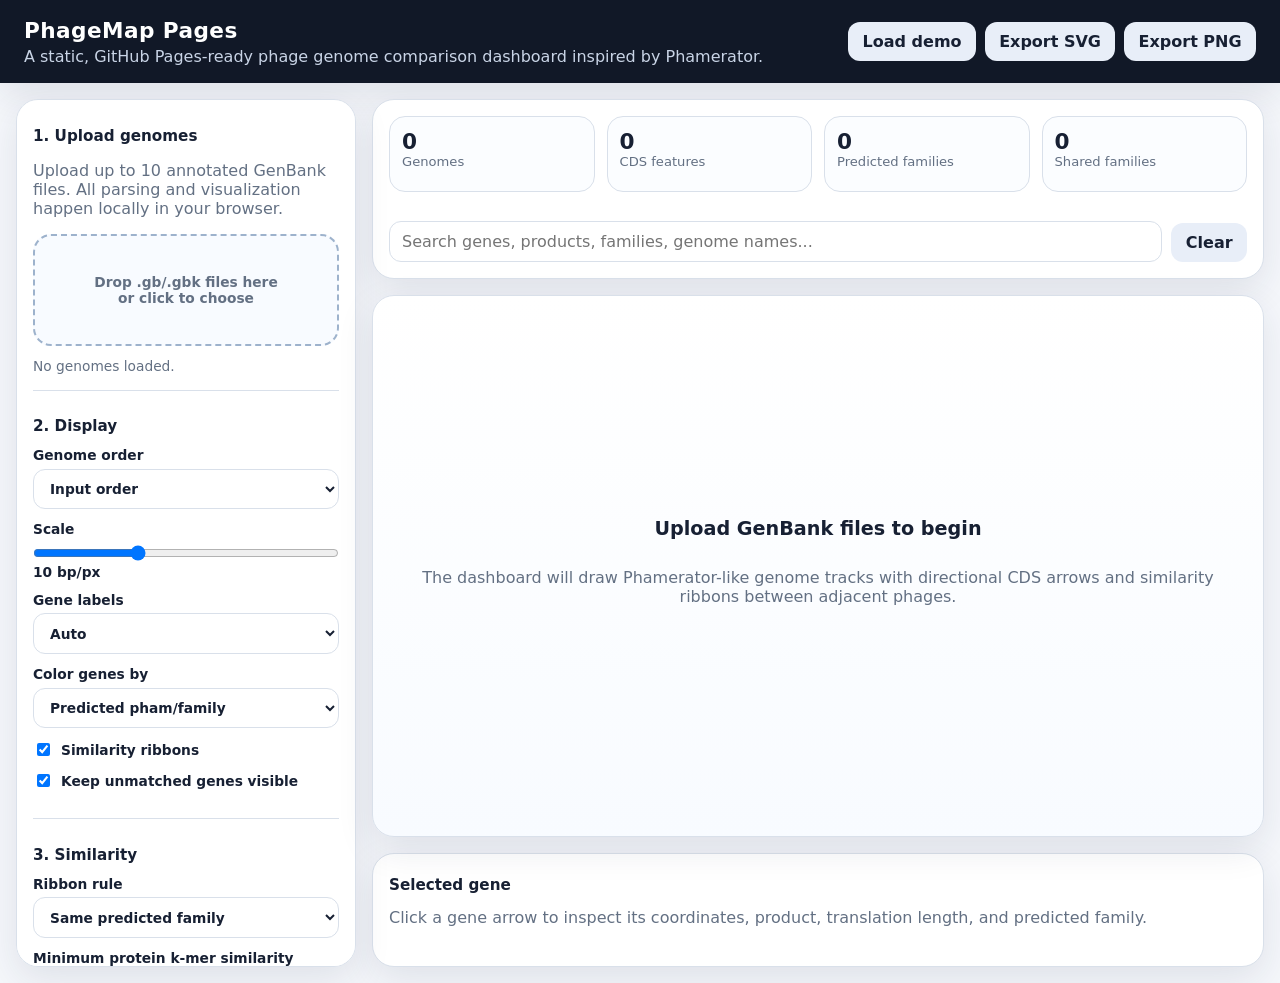
==== index.html @ a02450a9 "Add files via upload" ====
<!doctype html>
<html lang="en">
<head>
  <meta charset="utf-8" />
  <meta name="viewport" content="width=device-width, initial-scale=1" />
  <title>PhageMap Pages</title>
  <link rel="stylesheet" href="assets/css/styles.css" />
</head>
<body>
  <header class="topbar">
    <div>
      <h1>PhageMap Pages</h1>
      <p>A static, GitHub Pages-ready phage genome comparison dashboard inspired by Phamerator.</p>
    </div>
    <div class="top-actions">
      <button id="loadDemoBtn" class="secondary">Load demo</button>
      <button id="exportSvgBtn" class="secondary">Export SVG</button>
      <button id="exportPngBtn" class="secondary">Export PNG</button>
    </div>
  </header>

  <main class="layout">
    <aside class="panel sidebar">
      <section>
        <h2>1. Upload genomes</h2>
        <p class="muted">Upload up to 10 annotated GenBank files. All parsing and visualization happen locally in your browser.</p>
        <label class="dropzone" id="dropzone">
          <input id="fileInput" type="file" accept=".gb,.gbk,.genbank,.txt" multiple />
          <span>Drop .gb/.gbk files here<br><strong>or click to choose</strong></span>
        </label>
        <div id="fileStatus" class="status">No genomes loaded.</div>
      </section>

      <section>
        <h2>2. Display</h2>
        <label>Genome order
          <select id="sortSelect">
            <option value="input">Input order</option>
            <option value="name">Name</option>
            <option value="length">Genome length</option>
            <option value="cds">CDS count</option>
          </select>
        </label>
        <label>Scale
          <input id="scaleRange" type="range" min="3" max="24" value="10" />
          <span id="scaleValue">10 bp/px</span>
        </label>
        <label>Gene labels
          <select id="labelMode">
            <option value="auto">Auto</option>
            <option value="gene">Gene/locus tag</option>
            <option value="product">Product</option>
            <option value="none">None</option>
          </select>
        </label>
        <label>Color genes by
          <select id="colorMode">
            <option value="family">Predicted pham/family</option>
            <option value="product">Product keyword</option>
            <option value="strand">Direction</option>
            <option value="source">Genome</option>
          </select>
        </label>
        <label class="check"><input id="showRibbons" type="checkbox" checked /> Similarity ribbons</label>
        <label class="check"><input id="showUnmatched" type="checkbox" checked /> Keep unmatched genes visible</label>
      </section>

      <section>
        <h2>3. Similarity</h2>
        <label>Ribbon rule
          <select id="ribbonRule">
            <option value="family">Same predicted family</option>
            <option value="exactTranslation">Exact protein sequence</option>
            <option value="product">Similar product text</option>
          </select>
        </label>
        <label>Minimum protein k-mer similarity
          <input id="similarityRange" type="range" min="0" max="100" value="35" />
          <span id="similarityValue">35%</span>
        </label>
        <p class="muted small">This static version estimates phams from translated CDS sequences and product names. For publication-grade nucleotide alignments/HSPs, add a backend BLAST/MMseqs step later.</p>
      </section>

      <section>
        <h2>Loaded genomes</h2>
        <div id="genomeList" class="genome-list"></div>
      </section>
    </aside>

    <section class="workspace">
      <div class="panel toolbar">
        <div id="summaryCards" class="cards"></div>
        <div class="search-row">
          <input id="searchBox" type="search" placeholder="Search genes, products, families, genome names..." />
          <button id="clearSearchBtn" class="secondary">Clear</button>
        </div>
      </div>

      <div class="panel map-wrap" id="mapPanel">
        <svg id="genomeMap" role="img" aria-label="Genome comparison map"></svg>
        <div id="emptyState" class="empty-state">
          <h2>Upload GenBank files to begin</h2>
          <p>The dashboard will draw Phamerator-like genome tracks with directional CDS arrows and similarity ribbons between adjacent phages.</p>
        </div>
      </div>

      <div class="panel details">
        <h2>Selected gene</h2>
        <div id="geneDetails" class="gene-details muted">Click a gene arrow to inspect its coordinates, product, translation length, and predicted family.</div>
      </div>
    </section>
  </main>

  <div id="tooltip" class="tooltip" hidden></div>
  <script src="assets/js/app.js"></script>
</body>
</html>
---- assets/css/styles.css ----
:root {
  --bg: #f5f7fb;
  --panel: #ffffff;
  --ink: #172033;
  --muted: #637083;
  --line: #d9e0ea;
  --accent: #2563eb;
  --danger: #b42318;
  --shadow: 0 12px 36px rgba(26, 38, 66, 0.10);
}
* { box-sizing: border-box; }
html, body { margin: 0; min-height: 100%; font-family: Inter, ui-sans-serif, system-ui, -apple-system, BlinkMacSystemFont, "Segoe UI", sans-serif; color: var(--ink); background: var(--bg); }
button, input, select { font: inherit; }
.topbar { display: flex; justify-content: space-between; gap: 1rem; align-items: center; padding: 1.1rem 1.5rem; background: #111827; color: white; box-shadow: var(--shadow); }
.topbar h1 { margin: 0; font-size: 1.35rem; letter-spacing: .02em; }
.topbar p { margin: .25rem 0 0; color: #c9d4e6; }
.top-actions { display: flex; gap: .55rem; flex-wrap: wrap; justify-content: flex-end; }
button { border: none; border-radius: 12px; padding: .65rem .9rem; background: var(--accent); color: white; cursor: pointer; font-weight: 700; transition: transform .12s ease, opacity .12s ease; }
button:hover { transform: translateY(-1px); }
button.secondary { background: #e8eef8; color: #172033; }
.layout { display: grid; grid-template-columns: 340px 1fr; gap: 1rem; padding: 1rem; }
.panel { background: var(--panel); border: 1px solid var(--line); border-radius: 22px; box-shadow: var(--shadow); }
.sidebar { padding: 1rem; align-self: start; position: sticky; top: 1rem; max-height: calc(100vh - 2rem); overflow: auto; }
.sidebar section { padding: .25rem 0 1rem; border-bottom: 1px solid var(--line); margin-bottom: 1rem; }
.sidebar section:last-child { border-bottom: 0; margin-bottom: 0; }
h2 { font-size: .95rem; margin: .4rem 0 .75rem; }
.muted { color: var(--muted); }
.small { font-size: .82rem; line-height: 1.35; }
label { display: block; font-size: .86rem; font-weight: 700; margin: .75rem 0; }
select, input[type="search"] { width: 100%; border: 1px solid var(--line); border-radius: 12px; padding: .65rem .75rem; background: white; color: var(--ink); margin-top: .35rem; }
input[type="range"] { width: 100%; margin: .45rem 0 0; }
label.check { display: flex; align-items: center; gap: .5rem; font-weight: 600; }
label.check input { width: auto; }
.dropzone { display: flex; align-items: center; justify-content: center; min-height: 112px; border: 2px dashed #9db2cc; border-radius: 18px; text-align: center; color: var(--muted); cursor: pointer; background: #f8fbff; }
.dropzone.dragover { border-color: var(--accent); background: #edf5ff; }
.dropzone input { display: none; }
.status { margin-top: .65rem; font-size: .86rem; color: var(--muted); }
.genome-list { display: grid; gap: .55rem; }
.genome-item { border: 1px solid var(--line); border-radius: 14px; padding: .65rem; background: #fbfdff; }
.genome-item strong { display: block; overflow-wrap: anywhere; }
.genome-item button { margin-top: .5rem; padding: .4rem .55rem; font-size: .78rem; }
.workspace { display: grid; gap: 1rem; min-width: 0; }
.toolbar { padding: 1rem; display: grid; gap: .85rem; }
.cards { display: grid; grid-template-columns: repeat(4, minmax(120px, 1fr)); gap: .75rem; }
.card { border: 1px solid var(--line); border-radius: 16px; padding: .75rem; background: #fbfdff; }
.card .num { font-weight: 800; font-size: 1.35rem; }
.card .label { color: var(--muted); font-size: .82rem; }
.search-row { display: grid; grid-template-columns: 1fr auto; gap: .6rem; align-items: end; }
.map-wrap { position: relative; overflow: auto; min-height: 520px; max-height: 74vh; background: linear-gradient(180deg, #fff, #f8fbff); }
#genomeMap { display: block; min-width: 100%; }
.empty-state { position: absolute; inset: 0; display: grid; place-content: center; text-align: center; padding: 2rem; color: var(--muted); pointer-events: none; }
.empty-state h2 { color: var(--ink); font-size: 1.2rem; }
.details { padding: 1rem; }
.gene-details { line-height: 1.55; }
.gene-details code { background: #eef3fb; padding: .12rem .3rem; border-radius: 6px; }
.tooltip { position: fixed; z-index: 20; pointer-events: none; background: #111827; color: white; border-radius: 12px; padding: .55rem .7rem; max-width: 360px; box-shadow: var(--shadow); font-size: .82rem; }
.track-label { font-weight: 800; fill: #111827; }
.track-meta { fill: #64748b; font-size: 11px; }
.axis-line { stroke: #9aa8ba; stroke-width: 2; }
.tick { stroke: #c8d2df; stroke-width: 1; }
.tick-label { fill: #7b8798; font-size: 10px; }
.gene-arrow { stroke: #152033; stroke-width: 1; cursor: pointer; transition: opacity .1s ease; }
.gene-arrow:hover { stroke-width: 2; filter: drop-shadow(0 2px 3px rgba(0,0,0,.25)); }
.gene-label { fill: #111827; font-size: 10px; pointer-events: none; paint-order: stroke; stroke: rgba(255,255,255,.85); stroke-width: 3px; stroke-linecap: round; stroke-linejoin: round; }
.ribbon { stroke: none; opacity: .22; cursor: pointer; }
.ribbon:hover { opacity: .48; }
.search-dim { opacity: .12 !important; }
.search-hit { stroke: #f97316 !important; stroke-width: 2.5 !important; }
.legend-swatch { stroke: #111827; stroke-width: .5; }
.warning { color: var(--danger); }
@media (max-width: 980px) {
  .layout { grid-template-columns: 1fr; }
  .sidebar { position: static; max-height: none; }
  .cards { grid-template-columns: repeat(2, minmax(120px, 1fr)); }
  .topbar { align-items: flex-start; flex-direction: column; }
}
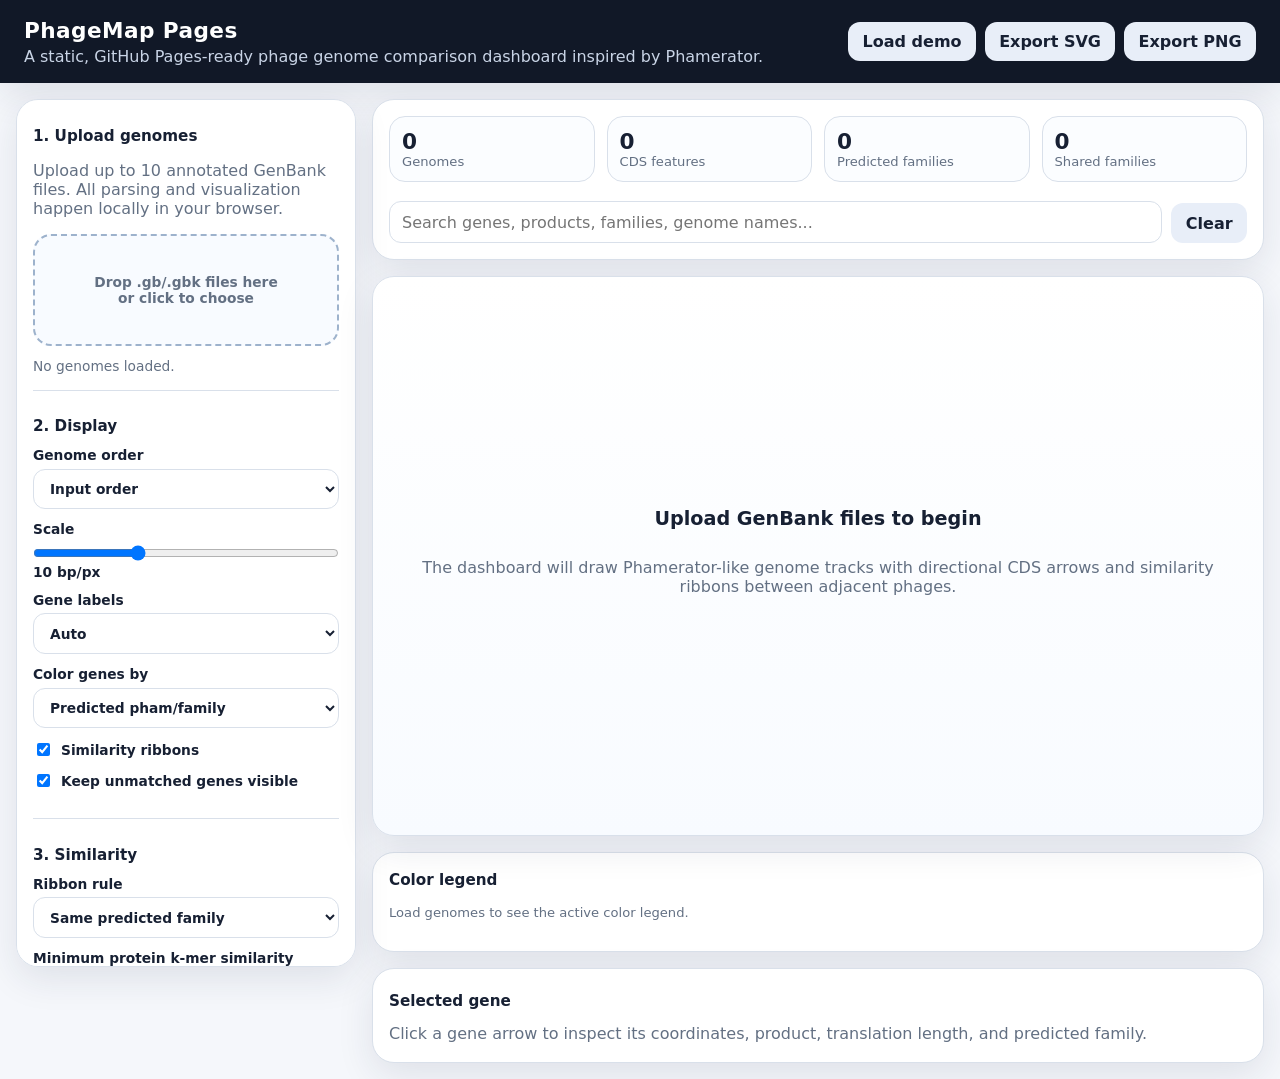
==== commit 97745ddb: "Add files via upload" ====
--- a/index.html
+++ b/index.html
@@ -83,6 +83,7 @@
 
       <section>
         <h2>Loaded genomes</h2>
+        <p class="muted small">For circular genomes, move the displayed origin with the slider or enter a start coordinate in bp. This only changes the map view; it does not edit your GenBank files.</p>
         <div id="genomeList" class="genome-list"></div>
       </section>
     </aside>
@@ -104,6 +105,8 @@
         </div>
       </div>
 
+      <div class="panel color-help" id="colorHelp"></div>
+
       <div class="panel details">
         <h2>Selected gene</h2>
         <div id="geneDetails" class="gene-details muted">Click a gene arrow to inspect its coordinates, product, translation length, and predicted family.</div>
--- a/assets/css/styles.css
+++ b/assets/css/styles.css
@@ -39,6 +39,11 @@
 .genome-item { border: 1px solid var(--line); border-radius: 14px; padding: .65rem; background: #fbfdff; }
 .genome-item strong { display: block; overflow-wrap: anywhere; }
 .genome-item button { margin-top: .5rem; padding: .4rem .55rem; font-size: .78rem; }
+.origin-controls { margin-top: .65rem; display: grid; gap: .45rem; }
+.origin-controls label { margin: 0; font-size: .78rem; }
+.origin-row { display: grid; grid-template-columns: 1fr 82px; gap: .45rem; align-items: center; }
+.origin-row input[type="number"] { width: 100%; border: 1px solid var(--line); border-radius: 10px; padding: .42rem .5rem; background: white; color: var(--ink); }
+.origin-note { font-size: .75rem; color: var(--muted); }
 .workspace { display: grid; gap: 1rem; min-width: 0; }
 .toolbar { padding: 1rem; display: grid; gap: .85rem; }
 .cards { display: grid; grid-template-columns: repeat(4, minmax(120px, 1fr)); gap: .75rem; }
@@ -46,10 +51,15 @@
 .card .num { font-weight: 800; font-size: 1.35rem; }
 .card .label { color: var(--muted); font-size: .82rem; }
 .search-row { display: grid; grid-template-columns: 1fr auto; gap: .6rem; align-items: end; }
-.map-wrap { position: relative; overflow: auto; min-height: 520px; max-height: 74vh; background: linear-gradient(180deg, #fff, #f8fbff); }
+.map-wrap { position: relative; overflow: auto; min-height: 560px; max-height: 74vh; background: linear-gradient(180deg, #fff, #f8fbff); padding-top: 8px; }
 #genomeMap { display: block; min-width: 100%; }
 .empty-state { position: absolute; inset: 0; display: grid; place-content: center; text-align: center; padding: 2rem; color: var(--muted); pointer-events: none; }
 .empty-state h2 { color: var(--ink); font-size: 1.2rem; }
+.color-help { padding: 1rem; line-height: 1.45; }
+.color-help h2 { margin-top: 0; }
+.legend-grid { display: grid; grid-template-columns: repeat(auto-fit, minmax(185px, 1fr)); gap: .5rem .85rem; }
+.legend-entry { display: flex; gap: .45rem; align-items: center; font-size: .83rem; color: var(--muted); }
+.legend-chip { width: 14px; height: 14px; border-radius: 4px; border: 1px solid #1f2937; flex: 0 0 14px; }
 .details { padding: 1rem; }
 .gene-details { line-height: 1.55; }
 .gene-details code { background: #eef3fb; padding: .12rem .3rem; border-radius: 6px; }
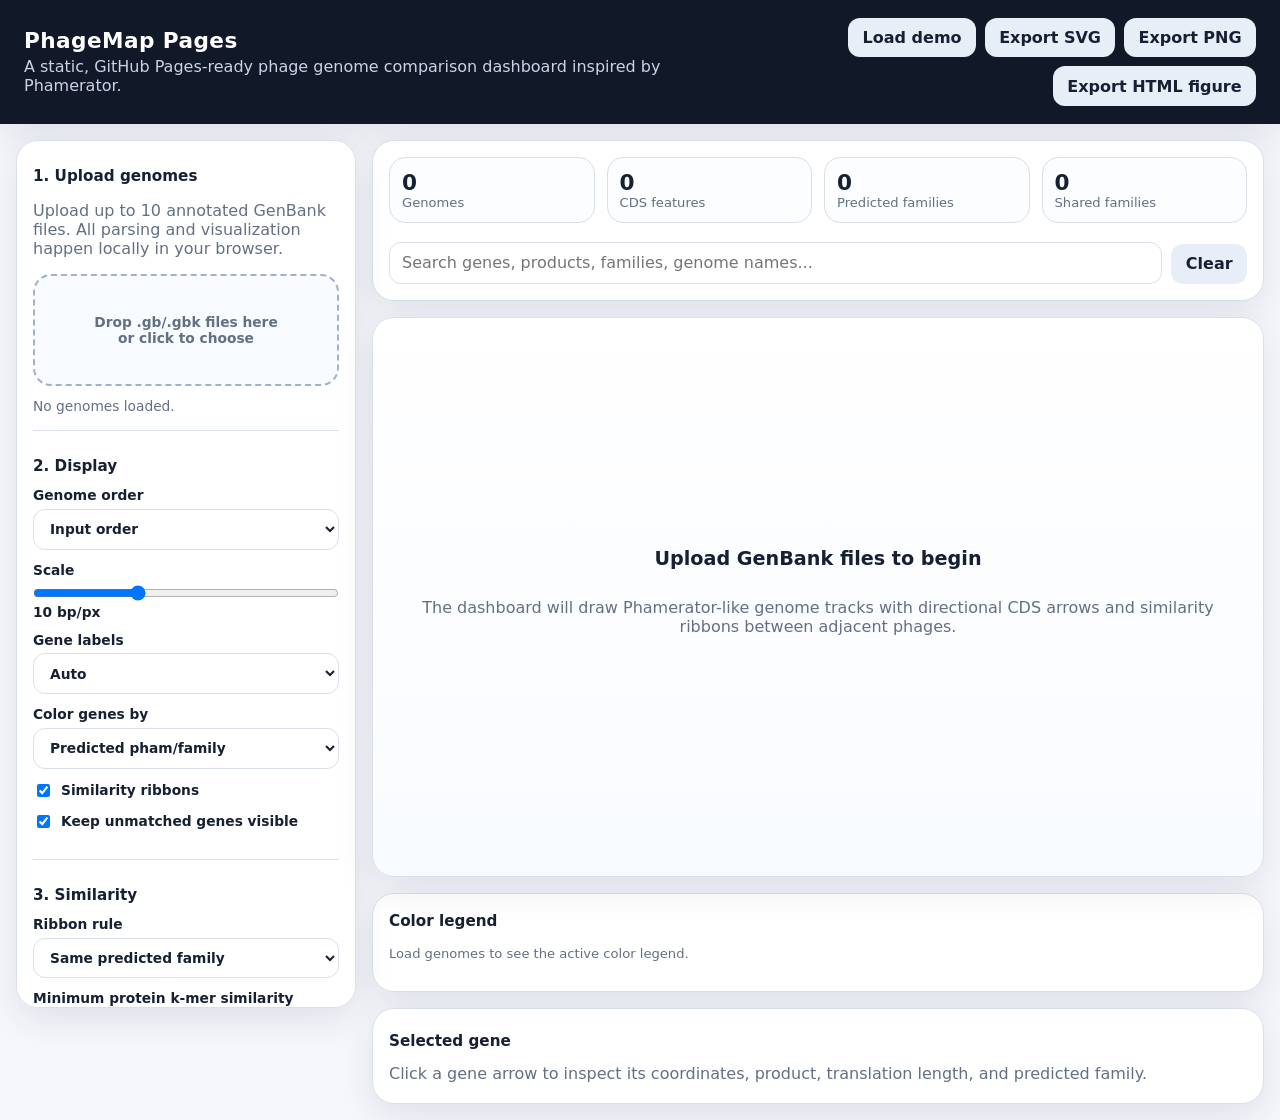
==== commit 4ab19a1a: "Add files via upload" ====
--- a/index.html
+++ b/index.html
@@ -16,6 +16,7 @@
       <button id="loadDemoBtn" class="secondary">Load demo</button>
       <button id="exportSvgBtn" class="secondary">Export SVG</button>
       <button id="exportPngBtn" class="secondary">Export PNG</button>
+      <button id="exportHtmlBtn" class="secondary">Export HTML figure</button>
     </div>
   </header>
 
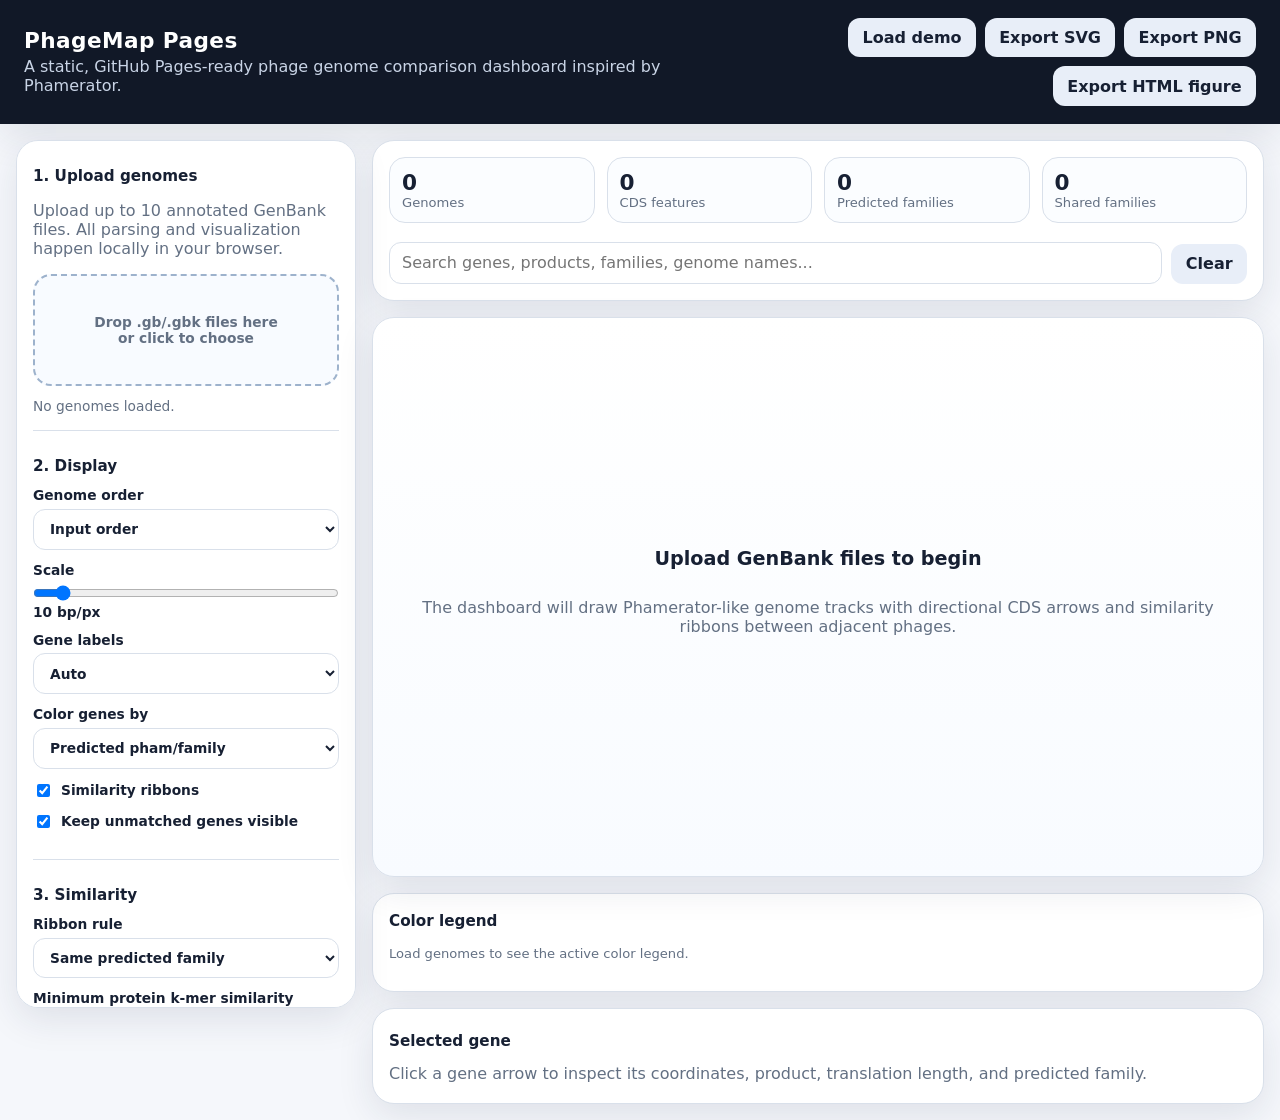
==== commit 14653d2d: "Update index.html" ====
--- a/index.html
+++ b/index.html
@@ -43,7 +43,7 @@
           </select>
         </label>
         <label>Scale
-          <input id="scaleRange" type="range" min="3" max="24" value="10" />
+          <input id="scaleRange" type="range" min="3" max="96" value="10" />
           <span id="scaleValue">10 bp/px</span>
         </label>
         <label>Gene labels
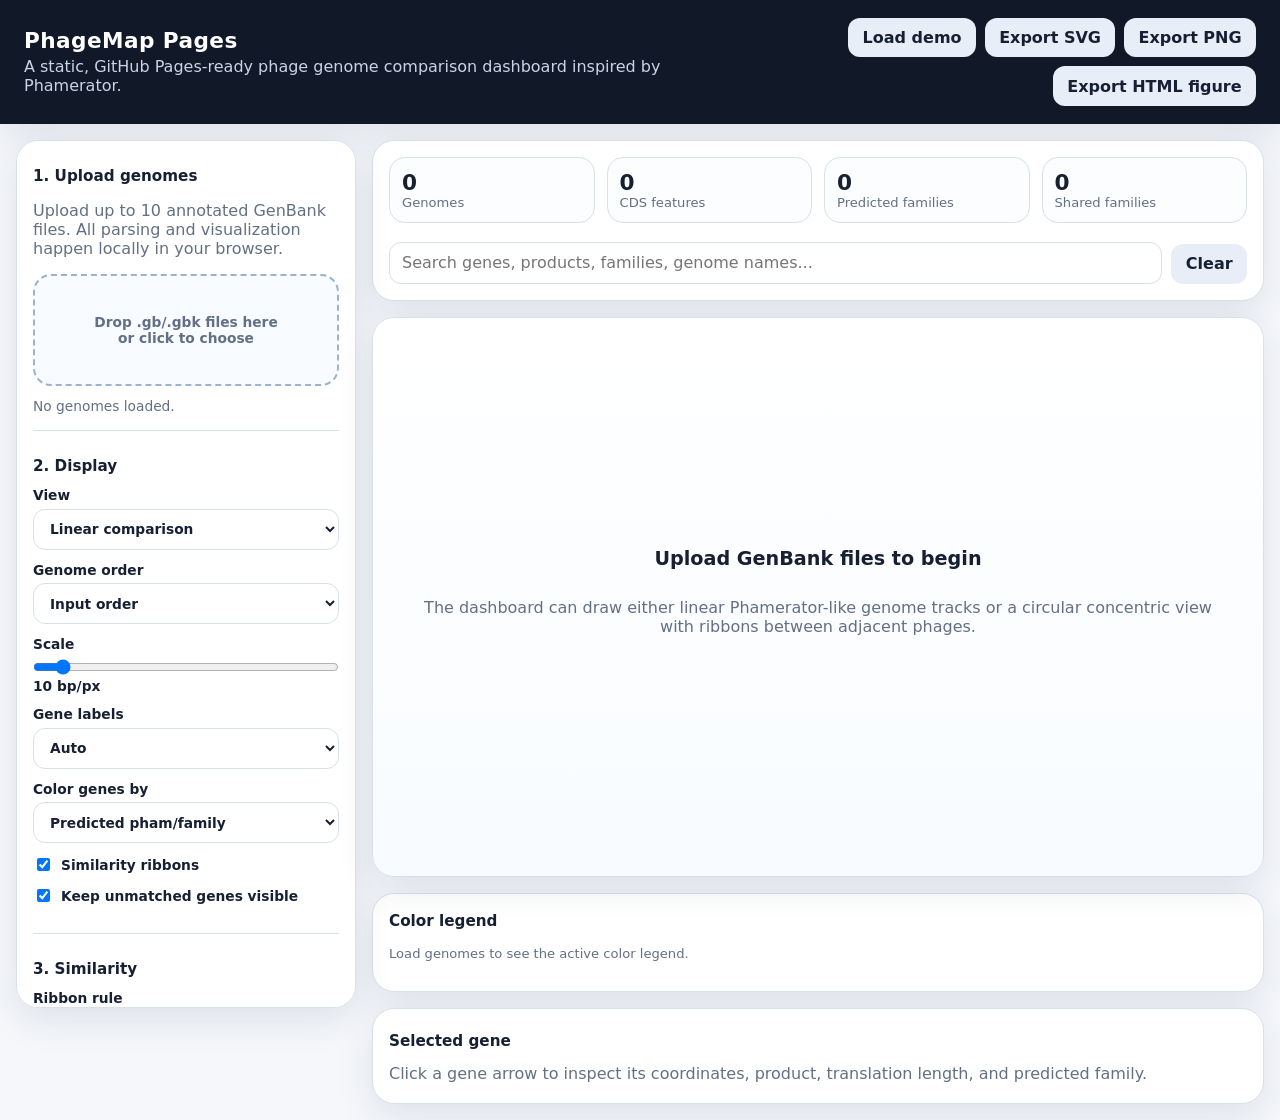
==== commit bd444268: "Add files via upload" ====
--- a/index.html
+++ b/index.html
@@ -34,6 +34,12 @@
 
       <section>
         <h2>2. Display</h2>
+        <label>View
+          <select id="viewMode">
+            <option value="linear">Linear comparison</option>
+            <option value="circular">Circular comparison</option>
+          </select>
+        </label>
         <label>Genome order
           <select id="sortSelect">
             <option value="input">Input order</option>
@@ -84,7 +90,7 @@
 
       <section>
         <h2>Loaded genomes</h2>
-        <p class="muted small">For circular genomes, move the displayed origin with the slider or enter a start coordinate in bp. This only changes the map view; it does not edit your GenBank files.</p>
+        <p class="muted small">Move the displayed origin with the slider or enter a start coordinate in bp. In linear view this changes the left edge of the map; in circular view it changes the 12 o'clock position. This only changes the map view; it does not edit your GenBank files.</p>
         <div id="genomeList" class="genome-list"></div>
       </section>
     </aside>
@@ -102,7 +108,7 @@
         <svg id="genomeMap" role="img" aria-label="Genome comparison map"></svg>
         <div id="emptyState" class="empty-state">
           <h2>Upload GenBank files to begin</h2>
-          <p>The dashboard will draw Phamerator-like genome tracks with directional CDS arrows and similarity ribbons between adjacent phages.</p>
+          <p>The dashboard can draw either linear Phamerator-like genome tracks or a circular concentric view with ribbons between adjacent phages.</p>
         </div>
       </div>
 
--- a/assets/css/styles.css
+++ b/assets/css/styles.css
@@ -71,12 +71,18 @@
 .tick-label { fill: #7b8798; font-size: 10px; }
 .gene-arrow { stroke: #152033; stroke-width: 1; cursor: pointer; transition: opacity .1s ease; }
 .gene-arrow:hover { stroke-width: 2; filter: drop-shadow(0 2px 3px rgba(0,0,0,.25)); }
-.gene-label { fill: #111827; font-size: 10px; pointer-events: none; paint-order: stroke; stroke: rgba(255,255,255,.85); stroke-width: 3px; stroke-linecap: round; stroke-linejoin: round; }
+.gene-label { fill: #111827; font-size: 10px; pointer-events: none; paint-order: stroke; stroke: rgba(255,255,255,.9); stroke-width: 3px; stroke-linecap: round; stroke-linejoin: round; }
 .ribbon { stroke: none; opacity: .22; cursor: pointer; }
 .ribbon:hover { opacity: .48; }
 .search-dim { opacity: .12 !important; }
 .search-hit { stroke: #f97316 !important; stroke-width: 2.5 !important; }
 .legend-swatch { stroke: #111827; stroke-width: .5; }
+.circular-axis { fill: none; stroke: #a7b3c2; stroke-width: 1.5; }
+.circular-guide { fill: none; stroke: #e3e9f2; stroke-width: 1; stroke-dasharray: 4 5; }
+.ring-label-line { stroke: #c8d2df; stroke-width: 1.2; }
+.ring-label { font-size: 12px; fill: #111827; font-weight: 700; }
+.ring-label-meta { font-size: 10px; fill: #64748b; }
+.circular-note { font-size: 10px; fill: #7b8798; }
 .warning { color: var(--danger); }
 @media (max-width: 980px) {
   .layout { grid-template-columns: 1fr; }
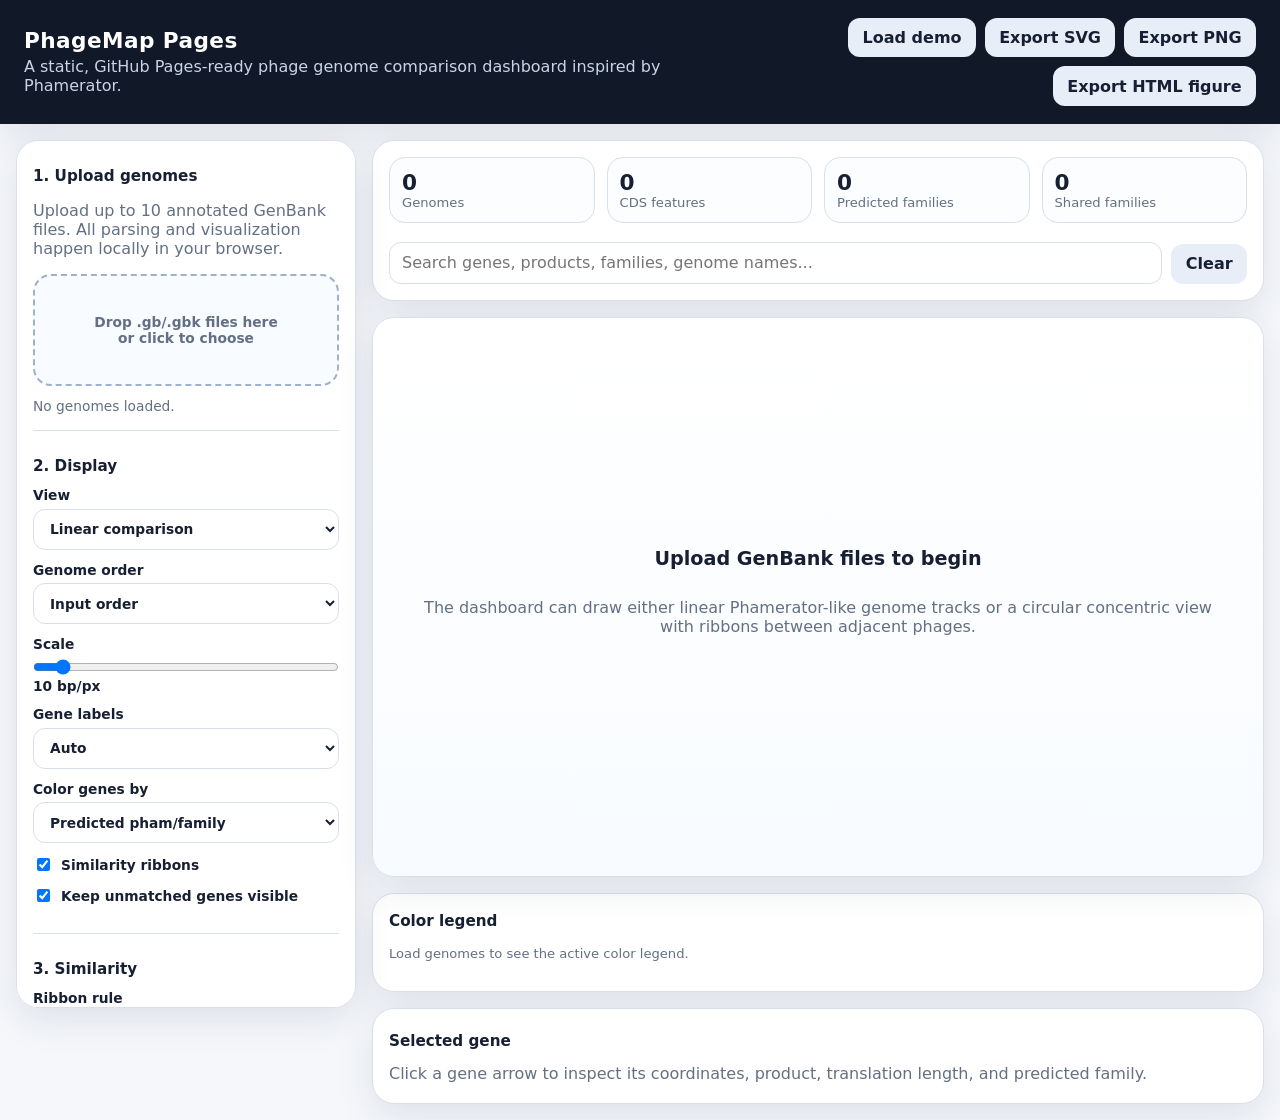
==== commit fbdb2c50: "Add files via upload" ====
--- a/index.html
+++ b/index.html
@@ -65,7 +65,7 @@
             <option value="family">Predicted pham/family</option>
             <option value="product">Product keyword</option>
             <option value="strand">Direction</option>
-            <option value="source">Genome</option>
+            <option value="source">Genome (editable per phage)</option>
           </select>
         </label>
         <label class="check"><input id="showRibbons" type="checkbox" checked /> Similarity ribbons</label>
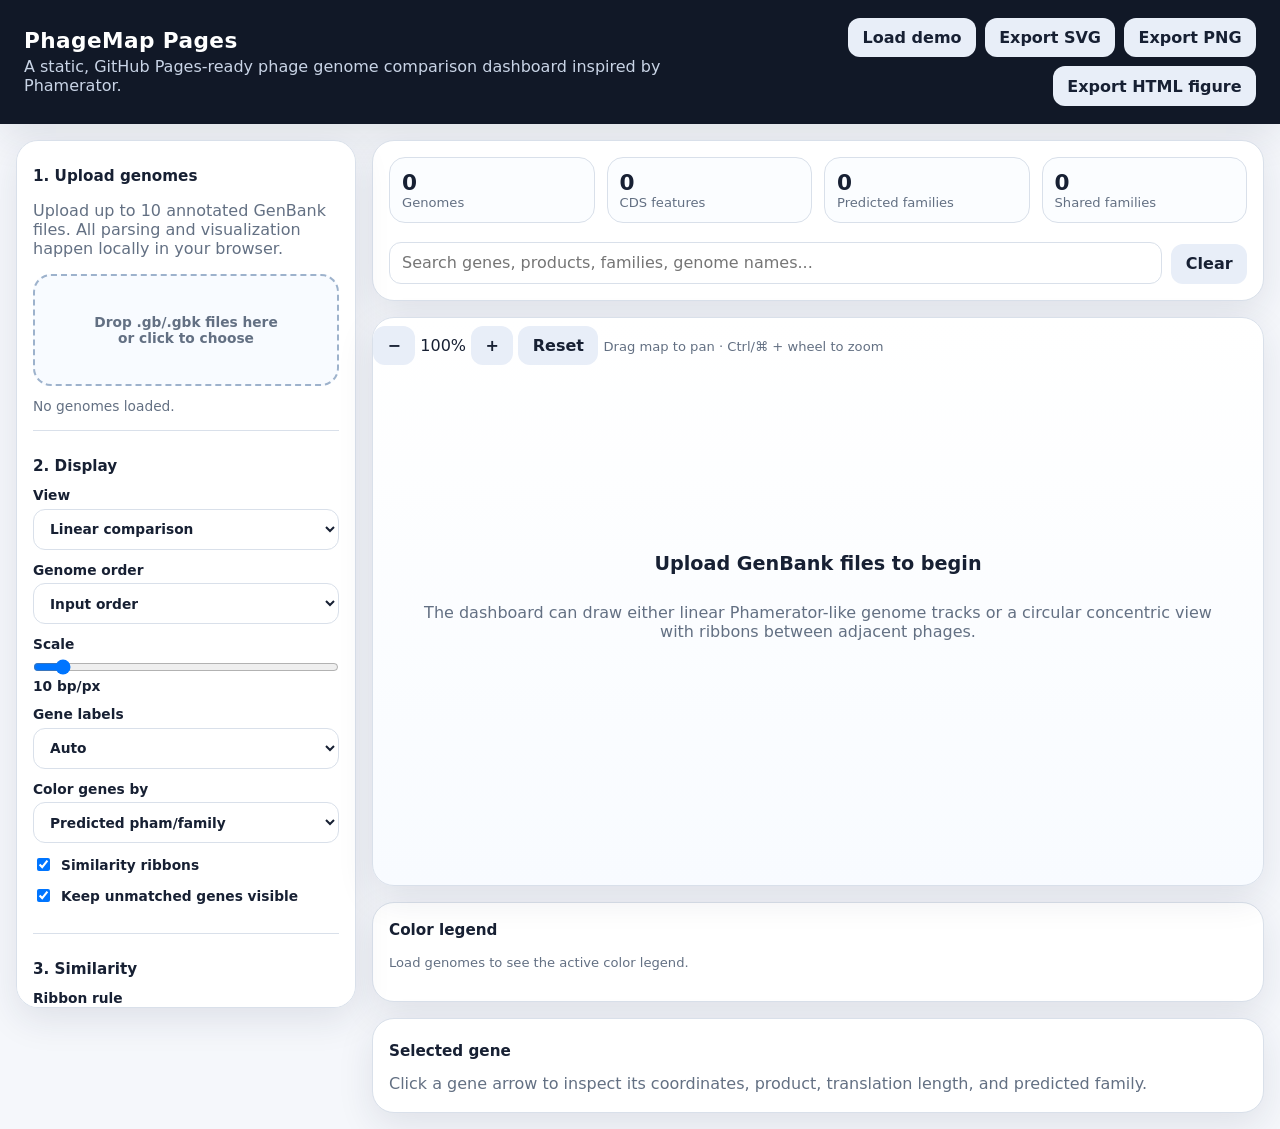
==== commit 374be50f: "Add files via upload" ====
--- a/index.html
+++ b/index.html
@@ -105,6 +105,13 @@
       </div>
 
       <div class="panel map-wrap" id="mapPanel">
+        <div class="map-controls" aria-label="Map zoom and pan controls">
+          <button id="zoomOutBtn" class="secondary" type="button" title="Zoom out">−</button>
+          <span id="zoomValue" class="zoom-value">100%</span>
+          <button id="zoomInBtn" class="secondary" type="button" title="Zoom in">+</button>
+          <button id="zoomResetBtn" class="secondary" type="button">Reset</button>
+          <span class="muted small pan-hint">Drag map to pan · Ctrl/⌘ + wheel to zoom</span>
+        </div>
         <svg id="genomeMap" role="img" aria-label="Genome comparison map"></svg>
         <div id="emptyState" class="empty-state">
           <h2>Upload GenBank files to begin</h2>
--- a/assets/css/styles.css
+++ b/assets/css/styles.css
@@ -18,6 +18,7 @@
 button { border: none; border-radius: 12px; padding: .65rem .9rem; background: var(--accent); color: white; cursor: pointer; font-weight: 700; transition: transform .12s ease, opacity .12s ease; }
 button:hover { transform: translateY(-1px); }
 button.secondary { background: #e8eef8; color: #172033; }
+button:disabled { opacity: .45; cursor: not-allowed; transform: none; }
 .layout { display: grid; grid-template-columns: 340px 1fr; gap: 1rem; padding: 1rem; }
 .panel { background: var(--panel); border: 1px solid var(--line); border-radius: 22px; box-shadow: var(--shadow); }
 .sidebar { padding: 1rem; align-self: start; position: sticky; top: 1rem; max-height: calc(100vh - 2rem); overflow: auto; }
@@ -27,7 +28,7 @@
 .muted { color: var(--muted); }
 .small { font-size: .82rem; line-height: 1.35; }
 label { display: block; font-size: .86rem; font-weight: 700; margin: .75rem 0; }
-select, input[type="search"] { width: 100%; border: 1px solid var(--line); border-radius: 12px; padding: .65rem .75rem; background: white; color: var(--ink); margin-top: .35rem; }
+select, input[type="search"], input[type="color"] { width: 100%; border: 1px solid var(--line); border-radius: 12px; padding: .65rem .75rem; background: white; color: var(--ink); margin-top: .35rem; }
 input[type="range"] { width: 100%; margin: .45rem 0 0; }
 label.check { display: flex; align-items: center; gap: .5rem; font-weight: 600; }
 label.check input { width: auto; }
@@ -44,6 +45,11 @@
 .origin-row { display: grid; grid-template-columns: 1fr 82px; gap: .45rem; align-items: center; }
 .origin-row input[type="number"] { width: 100%; border: 1px solid var(--line); border-radius: 10px; padding: .42rem .5rem; background: white; color: var(--ink); }
 .origin-note { font-size: .75rem; color: var(--muted); }
+.color-controls { display: grid; gap: .25rem; margin-top: .55rem; padding-top: .55rem; border-top: 1px solid var(--line); }
+.color-controls label, .manual-color-row label { font-size: .82rem; color: var(--muted); font-weight: 700; }
+input[type="color"] { width: 3.5rem; min-height: 2.2rem; padding: .2rem; vertical-align: middle; cursor: pointer; }
+.manual-color-row { display: flex; flex-wrap: wrap; align-items: center; gap: .45rem; margin: .6rem 0; }
+.inline-chip { display: inline-block; vertical-align: middle; margin-right: .35rem; }
 .workspace { display: grid; gap: 1rem; min-width: 0; }
 .toolbar { padding: 1rem; display: grid; gap: .85rem; }
 .cards { display: grid; grid-template-columns: repeat(4, minmax(120px, 1fr)); gap: .75rem; }
